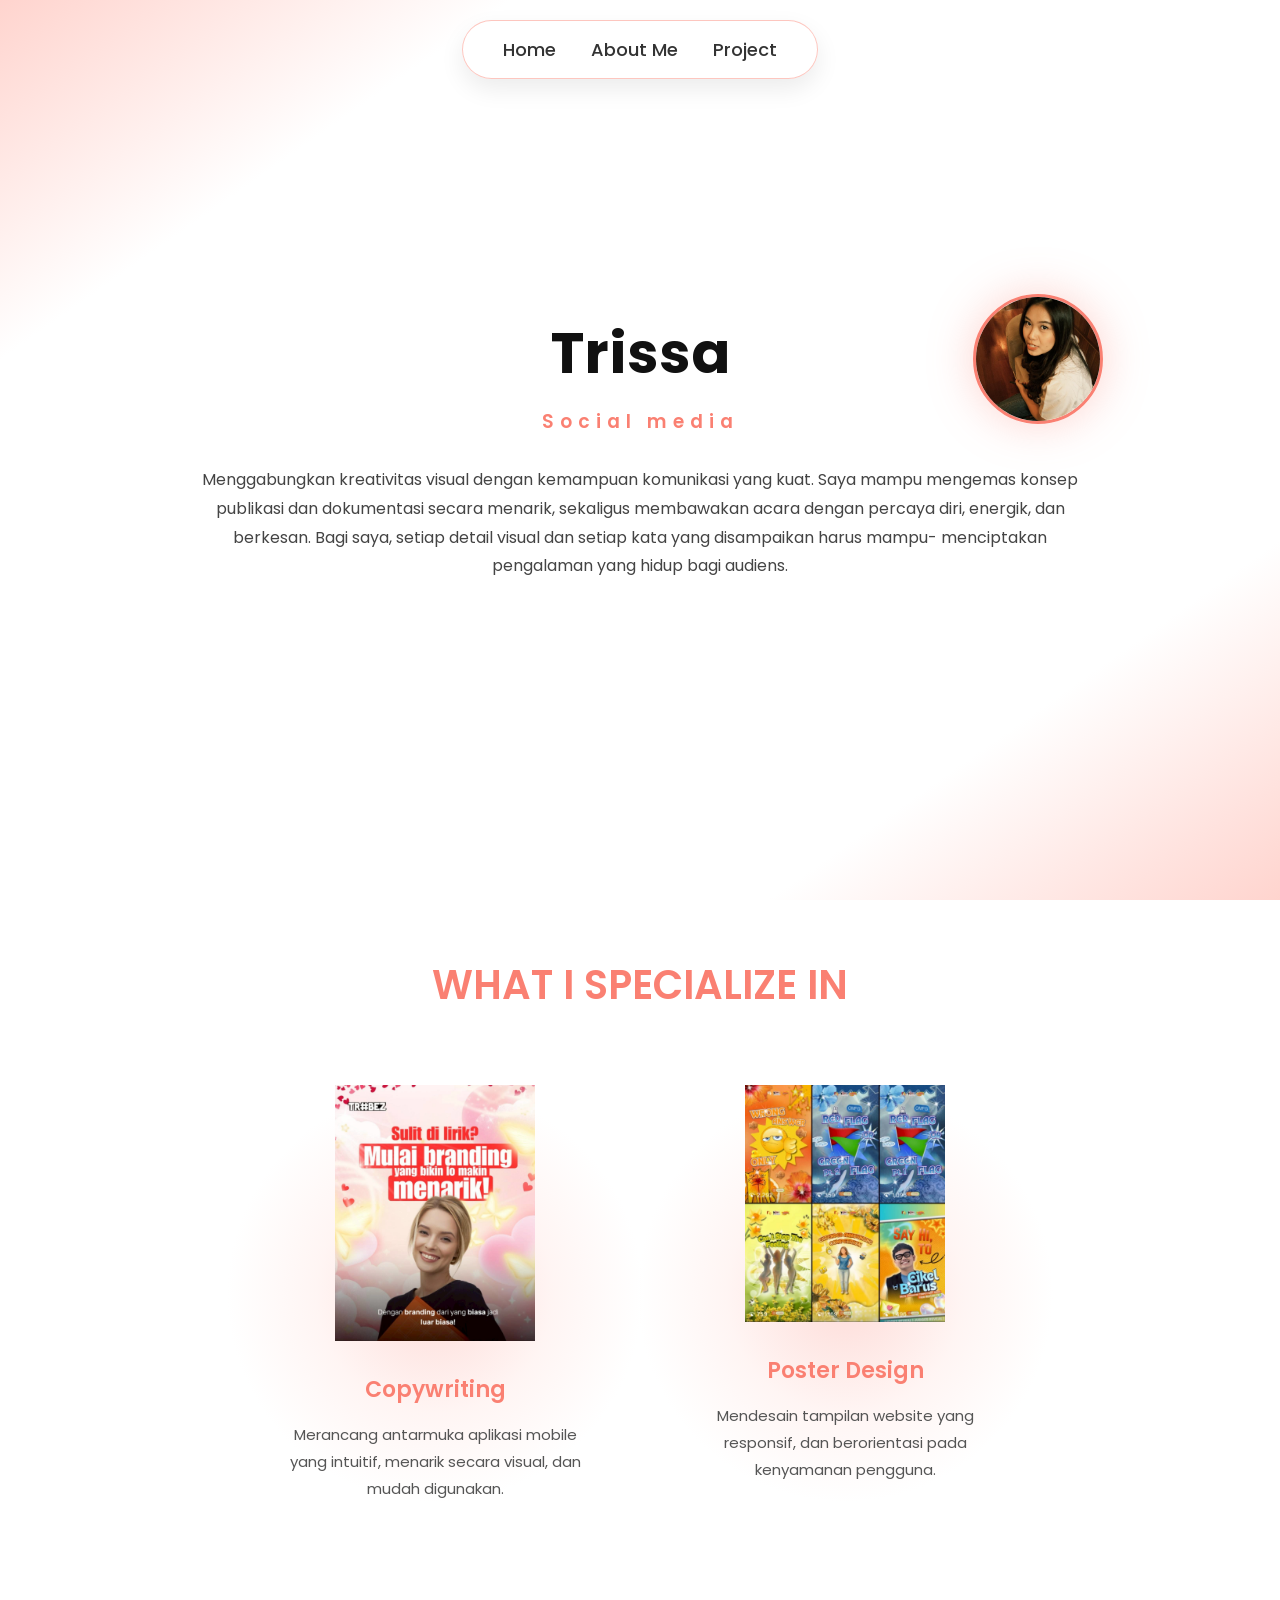
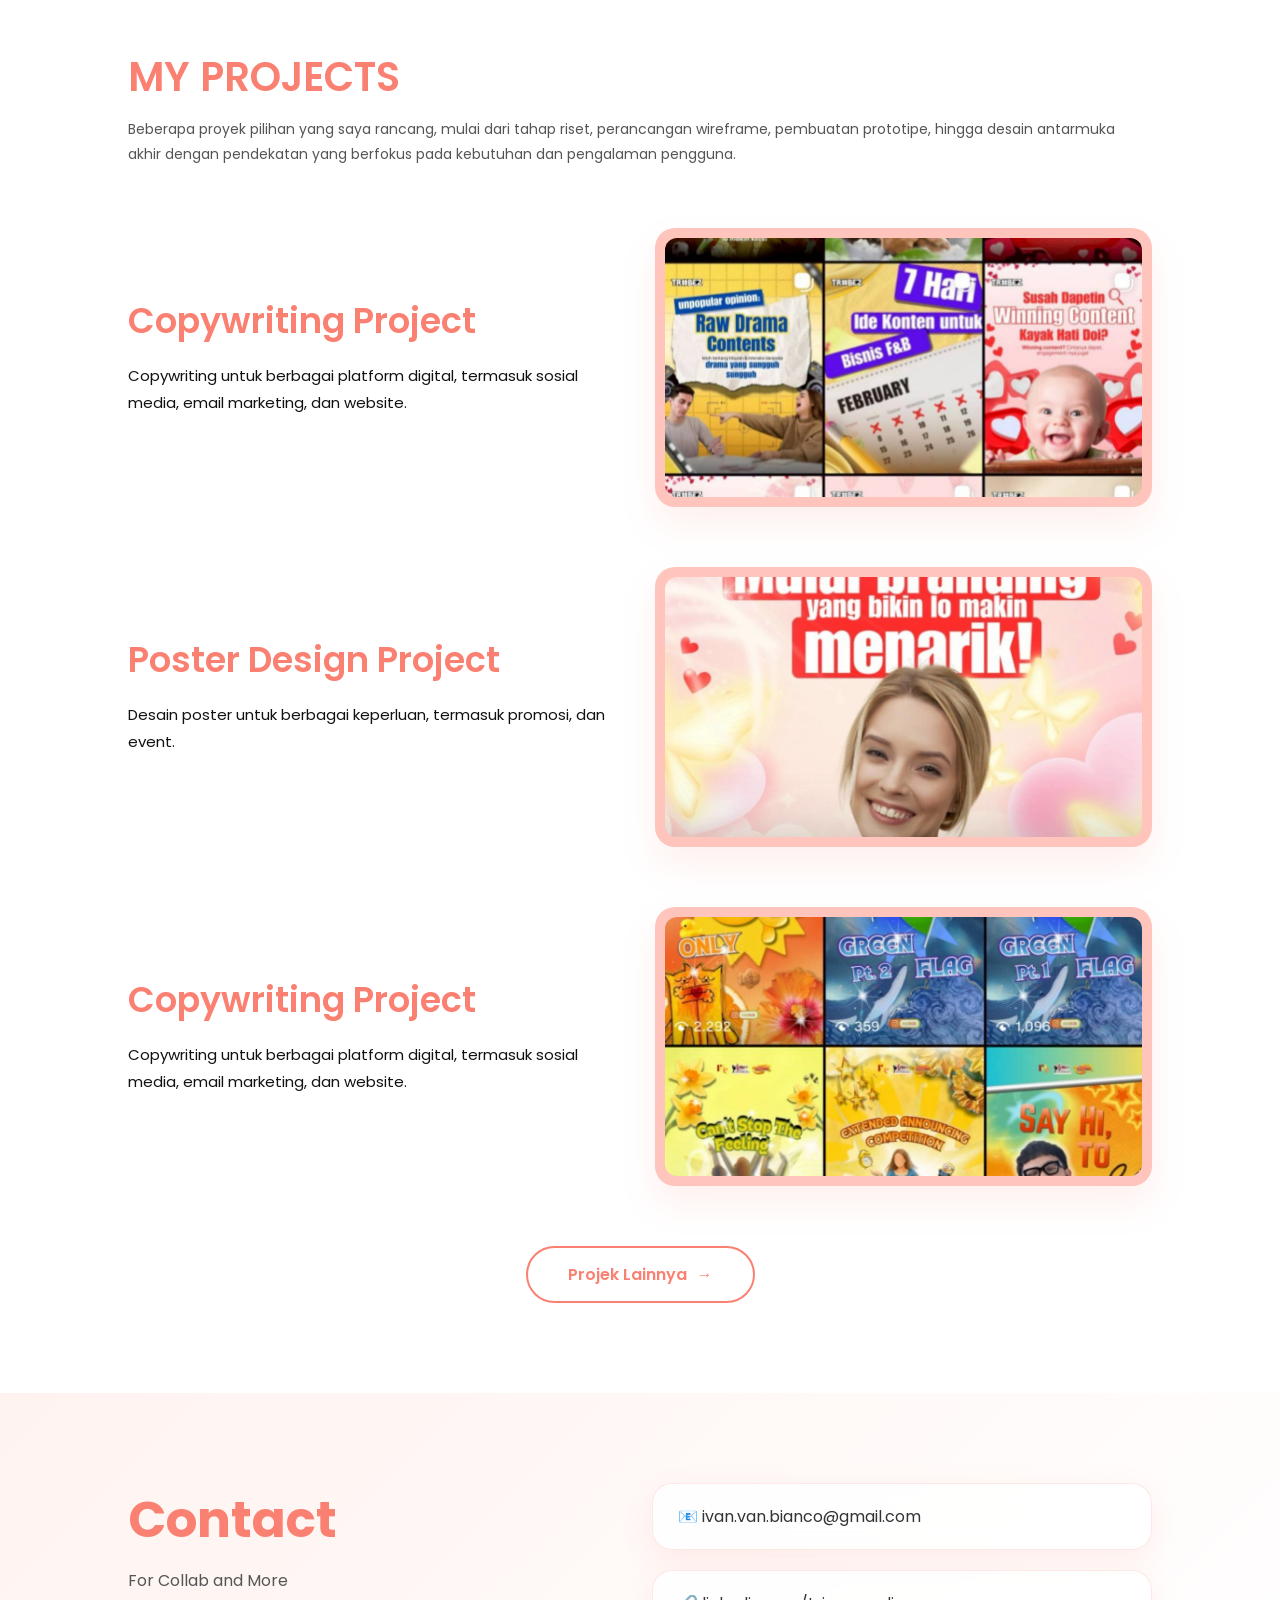
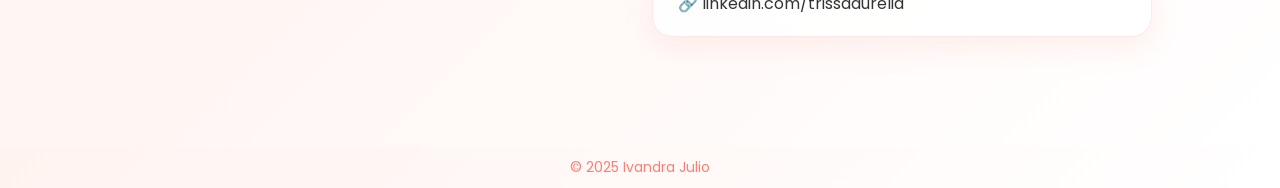
==== index.html @ a0892f14 "Initial commit portfolio rel" ====
<!DOCTYPE html>
<html lang="en">
<head>
  <meta charset="UTF-8">
  <meta name="viewport" content="width=device-width, initial-scale=1.0">
  <title>Portofolio rel</title>
  <link rel="icon" type="image/x-icon" href="C:\Users\ivan\Downloads\rel_portofolio_salmon_local_v2\rel_portofolio_local\Assets\aurel.jpeg">
  <link href="https://fonts.googleapis.com/css2?family=Poppins:wght@300;400;600;700;800&display=swap" rel="stylesheet">
  <link rel="stylesheet" href="style.css">
</head>
<body>
  <nav>
    <ul>
      <li><a href="index.html">Home</a></li>
      <li><a href="about.html">About Me</a></li>
      <li><a href="all-projects.html">Project</a></li>
    </ul>
  </nav>

  <section class="hero" id="home">
    <div class="hero-container">
      <h1 class="hero-name reveal">
        Trissa
        <span class="profile-wrapper">
          <img src="Assets\aurel.jpeg" alt="Profile Photo" class="floating">
        </span>
      </h1>

      <h3 class="reveal delay-1">Social media</h3>

      <p class="reveal delay-2">
        Menggabungkan kreativitas visual dengan kemampuan komunikasi yang kuat.
        Saya mampu mengemas konsep publikasi dan dokumentasi secara menarik, 
        sekaligus membawakan acara dengan percaya diri, energik, dan berkesan. 
        Bagi saya, setiap detail visual dan setiap kata yang disampaikan harus mampu- 
        menciptakan pengalaman yang hidup bagi audiens.

      </p>
    </div>
  </section>

  <section class="services">
    <h2 class="services-title">WHAT I SPECIALIZE IN</h2>

    <div class="services-container">
      <div class="service-card">
        <img src="Assets\rel_porto8.jpg" alt="Copywriting">
        <h3>Copywriting</h3>
        <p>
          Merancang antarmuka aplikasi mobile yang intuitif,
          menarik secara visual, dan mudah digunakan.
        </p>
      </div>

      <div class="service-card">
        <img src="Assets\rel_porto9.jpg" alt="Poster Design">
        <h3>Poster Design</h3>
        <p>
          Mendesain tampilan website yang responsif,
          dan berorientasi pada kenyamanan pengguna.
        </p>
      </div>
    </div>
  </section>

  <section class="work" id="work">
    <h2 class="section-title">MY PROJECTS</h2>
    <p class="section-description">
      Beberapa proyek pilihan yang saya rancang, mulai dari tahap riset, perancangan wireframe, pembuatan prototipe,
      hingga desain antarmuka akhir dengan pendekatan yang berfokus pada kebutuhan dan pengalaman pengguna.
    </p>

    <div class="project">
      <div class="project-text">
        <h2 class="project-name">Copywriting Project</h2>
        <p>
          Copywriting untuk berbagai platform digital, termasuk sosial media, email marketing, dan website.
        </p>
      </div>

      <div class="project-img">
        <img src="Assets/rel_porto7.jpg" alt="Copy Writing Project">
      </div>
    </div>

    <div class="project">
      <div class="project-text">
        <h2 class="project-name">Poster Design Project</h2>
        <p>
          Desain poster untuk berbagai keperluan, termasuk promosi, dan event.
        </p>
      </div>

      <div class="project-img">
        <img src="Assets\rel_porto8.jpg" alt="Poster Design Project">
      </div>
    </div>

    <div class="project">
      <div class="project-text">
        <h2 class="project-name">Copywriting Project</h2>
        <p>
          Copywriting untuk berbagai platform digital, termasuk sosial media, email marketing, dan website.
        </p>
      </div>

      <div class="project-img">
        <img src="Assets\rel_porto9.jpg" alt="Copy Writing Project">
      </div>
    </div>

    <div class="all-projects">
      <a href="all-projects.html" class="btn-all">
        Projek Lainnya
        <span class="arrow">→</span>
      </a>
    </div>
  </section>

  <section class="contact" id="contact">
    <div>
      <h2>Contact</h2>
      <p>For Collab and More</p>
    </div>

    <div class="contact-box">
      <a href="mailto:relazharrifakn@email.com" class="contact-item">📧 ivan.van.bianco@gmail.com</a>
      <a href="https://www.linkedin.com/in/trissa-aurelia/" target="_blank" rel="noopener noreferrer" class="contact-item">🔗 linkedin.com/trissaaurelia</a>
    </div>
  </section>

  <footer>© 2025 Ivandra Julio</footer>

  <script src="script.js"></script>
</body>
</html>
---- style.css ----
*{
  margin:0;
  padding:0;
  box-sizing:border-box;
  font-family:'Poppins', sans-serif;
}

body{
  background:#ffffff;
  color:#111;
  scroll-behavior:smooth;
}

/* NAVBAR */
nav{
  position:fixed;
  top:20px;
  left:50%;
  transform:translateX(-50%);
  
  background:rgba(255,255,255,0.78); /* transparan */
  backdrop-filter:blur(12px);       /* efek kaca */
  -webkit-backdrop-filter:blur(12px);

  padding:15px 40px;
  border-radius:50px;
  border:1px solid rgba(250,128,114,0.45);

box-shadow:
  0 8px 25px rgba(250,128,114,0.18),
  0 0 15px rgba(250,128,114,0.10);
  z-index:1000;

  display:flex;
  justify-content:center;
  align-items:center;
}


nav ul{
  display:flex;
  gap:35px;
  list-style:none;
  padding:0;
  margin:0;

  justify-content:center; /* ini penting */
  align-items:center;
}


nav a{
  text-decoration:none;
  color:#333;
  font-weight:500;
  transition:0.3s;
  font-size:18px;
}

nav a:hover{
  color:#FA8072;
}

/* HERO SECTION */
.hero{
  min-height:100vh;
  display:flex;
  justify-content:center;
  align-items:center;
  padding:120px 20px;
  text-align:center;

  background: linear-gradient(
    to bottom right,
    #ffd4ce 0%,        /* kiri atas pink */
    #ffffff 20%,
    #ffffff 50%,  
    #ffffff 80%,     /* tengah putih pink lembut */
    #ffd4ce 100%       /* kanan bawah pink */
  );
}

.hero-container{
  max-width:900px;
  position:relative;
}

.hero-name{
  font-size:57px;
  font-weight:700;
  line-height:1.2;
  position:relative;
}

/* FLOATING FOTO */
.profile-wrapper{
  position:absolute;
  right:-1vw;
  top:-25px;
}

.profile-wrapper img{
  width:130px;
  height:130px;
  object-fit:cover;
  border-radius:50%;
  border:3.5px solid #FA8072;
  box-shadow:0 0 45px rgba(250,128,114,0.35);
}

.hero h3{
  margin-top:20px;
  letter-spacing:6px;
  color:#FA8072;
  font-weight:600;
}

.hero p{
  margin-top:30px;
  line-height:1.8;
  color:#444;
}

/* DEFAULT hidden */
.reveal{
  opacity:0;
  transform:translateY(40px);
  transition:all 1s ease;
}

/* Ketika aktif */
.reveal.active{
  opacity:1;
  transform:translateY(0);
}

/* Delay bertahap */
.delay-1{
  transition-delay:0.3s;
}

.delay-2{
  transition-delay:0.6s;
}

@keyframes float {
  0% { transform: translateY(0px); }
  50% { transform: translateY(-14px); }
  100% { transform: translateY(0px); }
}

.floating{
  animation: float 4s ease-in-out infinite;
}


/* WORK */
.work{
  padding: 90px 10%;
  background-color: #ffffff;
  margin: 0;
}

.section-title{
  color:#FA8072;
  font-size:40px;
  font-weight:600;
  margin-bottom:10px;
}

.section-description{
  max-width:1000px;
  margin-top:10px;
  color:#555;
  line-height:1.8;
  font-size: 14px;
}

.project-name{
    font-size:35px;
    font-weight:600;
}

.project{
  display:flex;
  flex-wrap:wrap;
  align-items:center;
  gap:50px;
  margin-top:60px;
}

.project-text{
  flex:1;
}

.project-text h2{
  color:#FA8072;
  margin-bottom:15px;
}

.project-text p{
  line-height:1.8;
  margin-bottom:25px;
  font-size: 15px;
}

.btn{
  display:inline-block;
  padding:10px 26px;
  border-radius:30px;
  background:#FA8072;
  color:#fff;
  text-decoration:none;
  margin-right:15px;
  transition:0.3s;
}

.btn:hover{
  transform:translateY(-3px);
  box-shadow:0 10px 20px rgba(250,128,114,0.25);
}

/* PROJECT IMAGE */
.project-img{
  flex:1;
  width:100%;
  aspect-ratio:16/9;
  border-radius:20px;
  padding:10px;              /* jarak isi */
  background:#ffc4bb;        /* warna border */
  box-shadow:0 18px 36px rgba(250,128,114,0.12);
}

.project-img img{
  width:100%;
  height:100%;
  object-fit:cover;
  display:block;
  border-radius:12px; /* sedikit lebih kecil dari parent */
}

/* WRAPPER TOMBOL */
.all-projects{
  text-align:center;
  margin-top:60px;
}

.btn-all{
  display:inline-flex;
  align-items:center;
  gap:10px;
  padding:14px 40px;
  background:#ffffff;
  color:#FA8072;
  border:2px solid #FA8072;
  border-radius:50px;
  font-weight:600;
  text-decoration:none;
  transition:all 0.3s ease;
}

/* ARROW */
.btn-all .arrow{
  transition:transform 0.3s ease;
}

/* HOVER EFFECT */
.btn-all:hover{
  background:#FA8072;
  color:#fff;
  transform:translateY(-3px);
  box-shadow:0 10px 25px rgba(250,128,114,0.25);
}

/* Arrow bergerak saat hover */
.btn-all:hover .arrow{
  transform:translateX(5px);
}



/* CONTACT */
.contact{
  background:linear-gradient(135deg,#fff3f0,#ffffff);
  padding:120px 10%;
    display:flex;
  justify-content:space-between;
  align-items:flex-start;
  gap:60px;
  padding:90px 10%;
}

/* BAGIAN KIRI (judul + teks) */
.contact h2,
.contact p{
  margin:0;
}

.contact h2{
  font-size:50px;
  margin-bottom:10px;
max-width:400px;
    color: #FA8072;
}

.contact p{
  color:#555;
  font-size:16px;
   max-width:400px;
}


/* BAGIAN KANAN */
.contact-box{
  flex:1;
  max-width:500px;
}

.contact-item{
  display:block;
  text-decoration:none;
  color:#333;

  background:rgba(255,255,255,0.82);
  backdrop-filter:blur(12px);
  -webkit-backdrop-filter:blur(12px);

  padding:20px 25px;
  border-radius:20px;
  margin-bottom:20px;

  border:1px solid rgba(250,128,114,0.18);
  box-shadow:0 10px 30px rgba(250,128,114,0.12);

  transition:all 0.3s ease;
}

.contact-item:hover{
  transform:translateY(-5px);
  box-shadow:0 15px 40px rgba(250,128,114,0.20);
  color:#FA8072;
}


.contact-item:hover{
  transform:translateY(-5px);
  box-shadow:0 15px 40px rgba(250,128,114,0.20);
}


footer{
  text-align:center;
  padding:10px;
  font-size:14px;
  color:#FA8072;
  background:linear-gradient(135deg,#fff3f0,#ffffff);
}

/* RESPONSIVE LAPTOP*/
@media (max-width:1024px){

  .hero-name{
    font-size:48px;
  }

  .profile-wrapper{
    right:-90px;
    top:-25px;
  }

  .profile-wrapper img{
    width:90px;
    height:90px;
  }

  nav{
    padding:10px 25px;
  }

  nav ul{
    gap:25px;
  }

}

/* RESPONSIVE TABLET*/
@media (max-width:992px){

  .project{
    flex-direction:column;
    align-items:center;
    text-align:center;
  }

  .project-text{
    order:1;
  }

  .project-img{
    order:2;
    margin-top:30px;
  }

  .project-img img{
    width:100%;
    max-width:500px;
  }

    .profile-wrapper{
    position:static;
    display:block;
    margin:25px auto 0;
  }

  .profile-wrapper img{
    width:85px;
    height:85px;
  }

      .container {
        width: 85%;
        padding: 40px;
    }

    .polaroid {
        width: 160px;
    }

}


/* RESPONSIVE HP BESAR*/
@media (max-width:768px){

  nav{
    width:60%;
    top:10px;
    padding:8px 18px;

    display:flex;
    justify-content:center;
  }

  nav ul{
    gap:18px;
    justify-content:center;
  }

  nav a{
    font-size:14px;
    text-align:center;
  }

  .hero{
    padding:100px 20px;
    min-height:100vh;
  }

  .hero-name{
    font-size:36px;
  }

  .hero h3{
    font-size:14px;
    letter-spacing:4px;
  }

  .hero p{
    font-size:14px;
  }

  /* FOTO TIDAK FLOATING KE SAMPING */
  .profile-wrapper{
    position:static;
    display:block;
    margin:25px auto 0;
  }

  .profile-wrapper img{
    width:85px;
    height:85px;
  }

    .contact{
    flex-direction:column;
    gap:40px;
  }


}

/* RESPONSIVE HP KECIL*/
@media (max-width:490px){

  .hero-name{
    font-size:30px;
  }

  .hero p{
    font-size:13px;
    line-height:1.7;
  }

@media (max-width:490px){

  nav{
    width:80%;
    padding:10px 15px;

    display:flex;
    justify-content:center;
  }

  nav ul{
    gap:12px;
    justify-content:center;
  }

  nav a{
    font-size:12px;
    text-align:center;
  }

}

}


/* Awal: semua project disembunyikan */
.project-text,
.project-img {
  opacity: 0;
  transition: all 0.8s ease;
}

/* Text muncul dari kiri */
.project-text {
  transform: translateX(-80px);
}

/* Gambar muncul dari kanan */
.project-img {
  transform: translateX(80px);
}

/* Saat aktif (sudah discroll) */
.show {
  opacity: 1;
  transform: translateX(0);
}


/* ============================= */
/* SERVICES SECTION */
/* ============================= */

.services{
  position: relative;
  padding: 55px 2%;
  text-align: center;
  overflow: hidden;
  /* Pink gradient khas kamu */
  /* background: linear-gradient(
    to bottom left,
    #ffd4ce 0%,       
    #ffffff 20%,
    #ffffff 50%,  
    #ffffff 80%,    
    #ffffff 100%       
  ); */
  /* background-color: rgb(216, 216, 255);
  background:linear-gradient(135deg,#fff3f0,#ffffff); */
  background-color: #ffffff;
}

/* Glow effect biar dreamy */
.services::before{
  content:"";
  position:absolute;
  width:500px;
  height:500px;
  background: radial-gradient(
    circle at 50% 30%,
    #ffe1dc 0%,
    #ffffff 70%,
    #ffffff 80%
    #ffffff 100%
  );
  opacity:0.15;
  filter:blur(150px);
  top:-150px;
  right:-150px;
  border-radius:50%;
}

/* Title */
.services-title{
  font-size:40px;
  margin-bottom:70px;
  font-weight:600;
  animation: fadeUp 1s ease forwards;
  opacity:0;
  color:#FA8072;
  
}

/* Container */
.services-container{
  display:flex;
  justify-content:center;
  gap:90px;
  flex-wrap:wrap;
}

/* Card */
.service-card{
  position: relative;
  max-width: 320px;
  padding: 0;
  background: transparent;
  border-radius: 0;
  z-index: 1;
}

/* Radial glow di belakang */
.service-card::before{
  content: "";
  position: absolute;
  top: 50%;
  left: 50%;
  width: 420px;
  height: 420px;
  transform: translate(-50%, -50%);
  background: radial-gradient(
    circle,
    rgba(250,128,114,0.28) 0%,
    rgba(255,210,203,0.22) 40%,
    rgba(255,255,255,0.12) 70%,
    transparent 20%
  );
  z-index: -1;
  pointer-events: none;
}


/* Delay animasi biar muncul satu-satu */
.service-card:nth-child(1){
  animation-delay:0.3s;
}

.service-card:nth-child(2){
  animation-delay:0.6s;
}

/* Hover effect */
.service-card:hover{
  transform: translateY(-10px) scale(1.03);
}

/* Image */
.service-card img{
  width:200px;
  margin-bottom:25px;
  transition: transform 0.4s ease;
}

.service-card:hover img{
  transform: scale(1.1);
}

/* Text */
.service-card h3{
  font-size:22px;
  margin-bottom:15px;
  font-weight:600;
  color:#FA8072;
}

.service-card p{
  color:#555;
  font-size:15px;
  line-height:1.8;
}

/* ============================= */
/* ANIMATION */
/* ============================= */

/* Default hidden state */
.services-title,
.service-card{
  opacity:0;
  transform: translateY(60px);
  transition: all 0.8s ease;
}

/* Saat muncul */
.services-title.show,
.service-card.show{
  opacity:1;
  transform: translateY(0);
}

/* Optional: delay efek card */
.service-card:nth-child(1){
  transition-delay:0.2s;
}

.service-card:nth-child(2){
  transition-delay:0.4s;
}


/* ============================= */
/* RESPONSIVE */
/* ============================= */

@media (max-width: 992px){
  .services-container{
    gap:50px;
  }
}

@media (max-width: 768px){

  .services{
    padding:90px 8%;
  }

  .services-title{
    font-size:30px;
    margin-bottom:50px;
  }

  .services-container{
    flex-direction:column;
    align-items:center;
    gap:40px;
  }

  .service-card{
    width:100%;
    max-width:350px;
  }

}

/* work title dan deskripsi */
/* Default hidden */
/* Default hidden */
.section-title,
.section-description{
  opacity: 0;
  transform: translateX(-80px); /* dari kiri */
  transition: all 0.9s ease;
}

/* Saat muncul (barengan) */
.section-title.show,
.section-description.show{
  opacity: 1;
  transform: translateX(0);
}
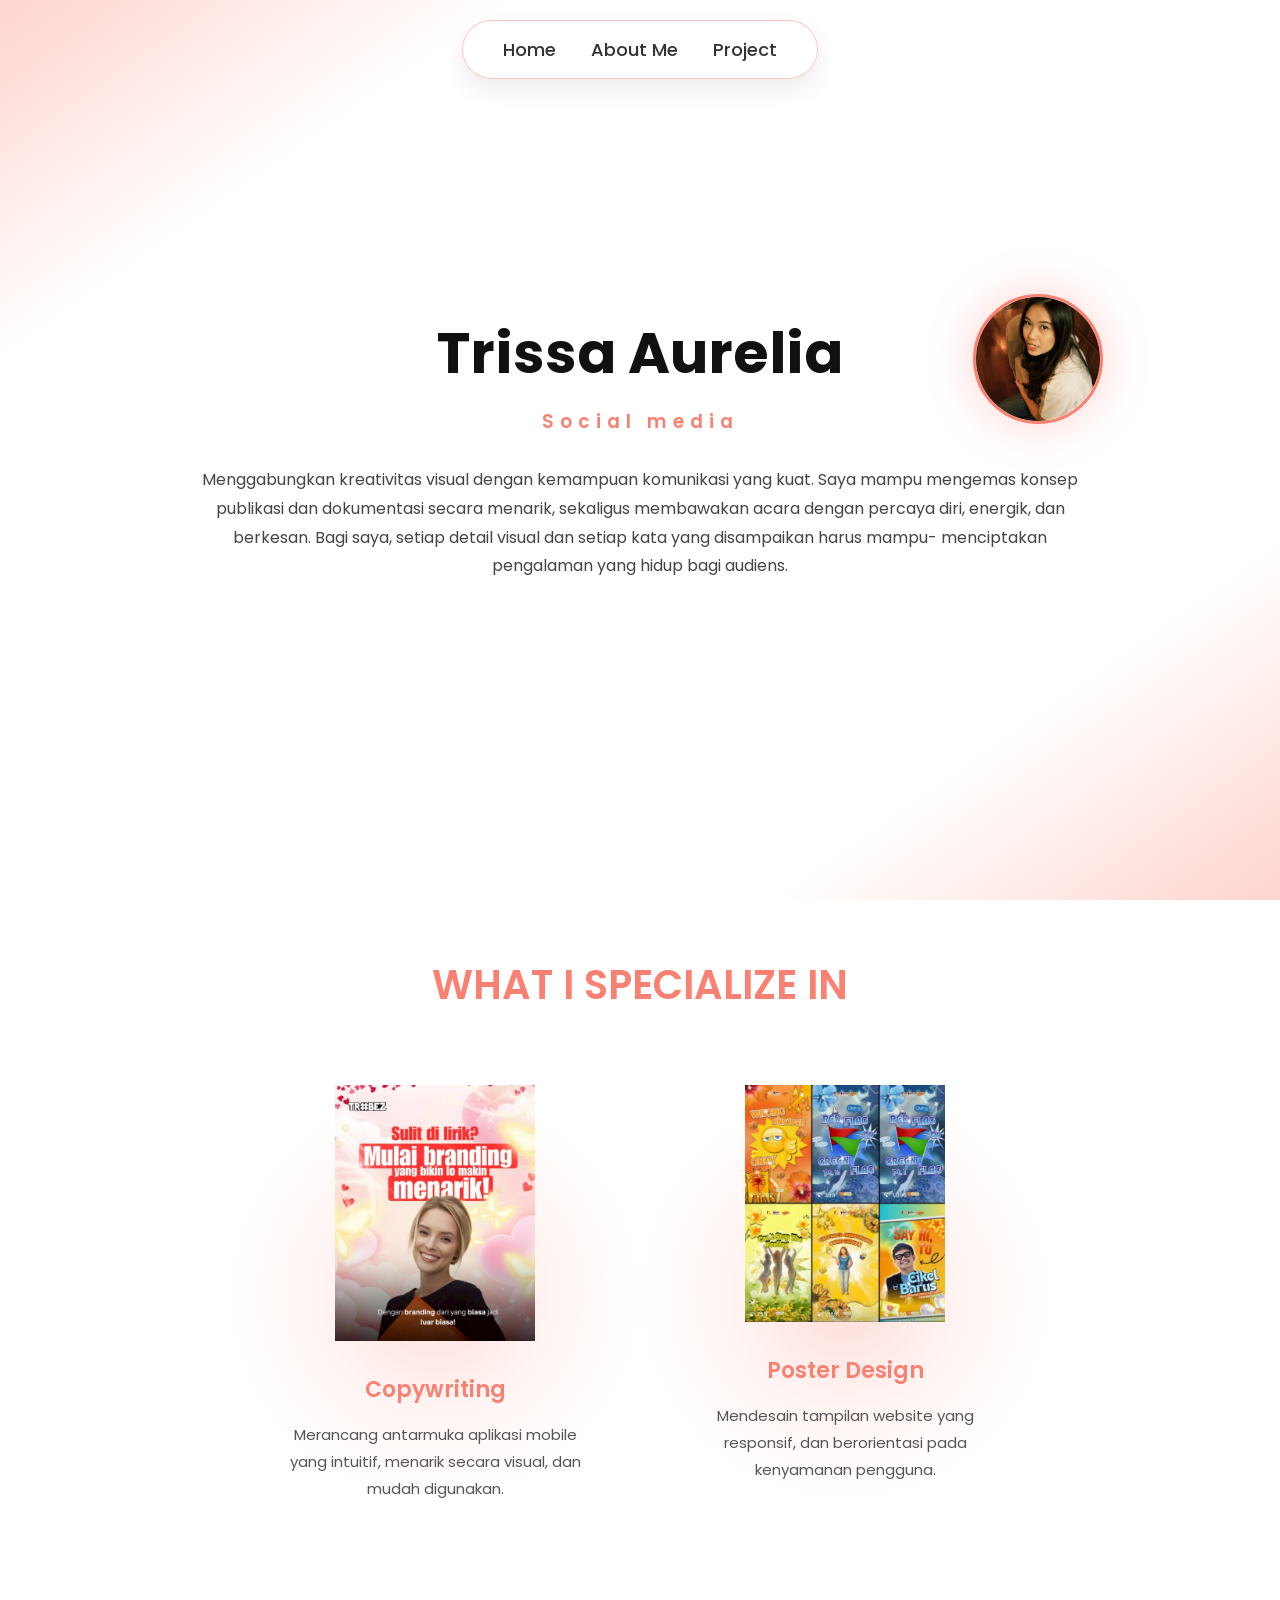
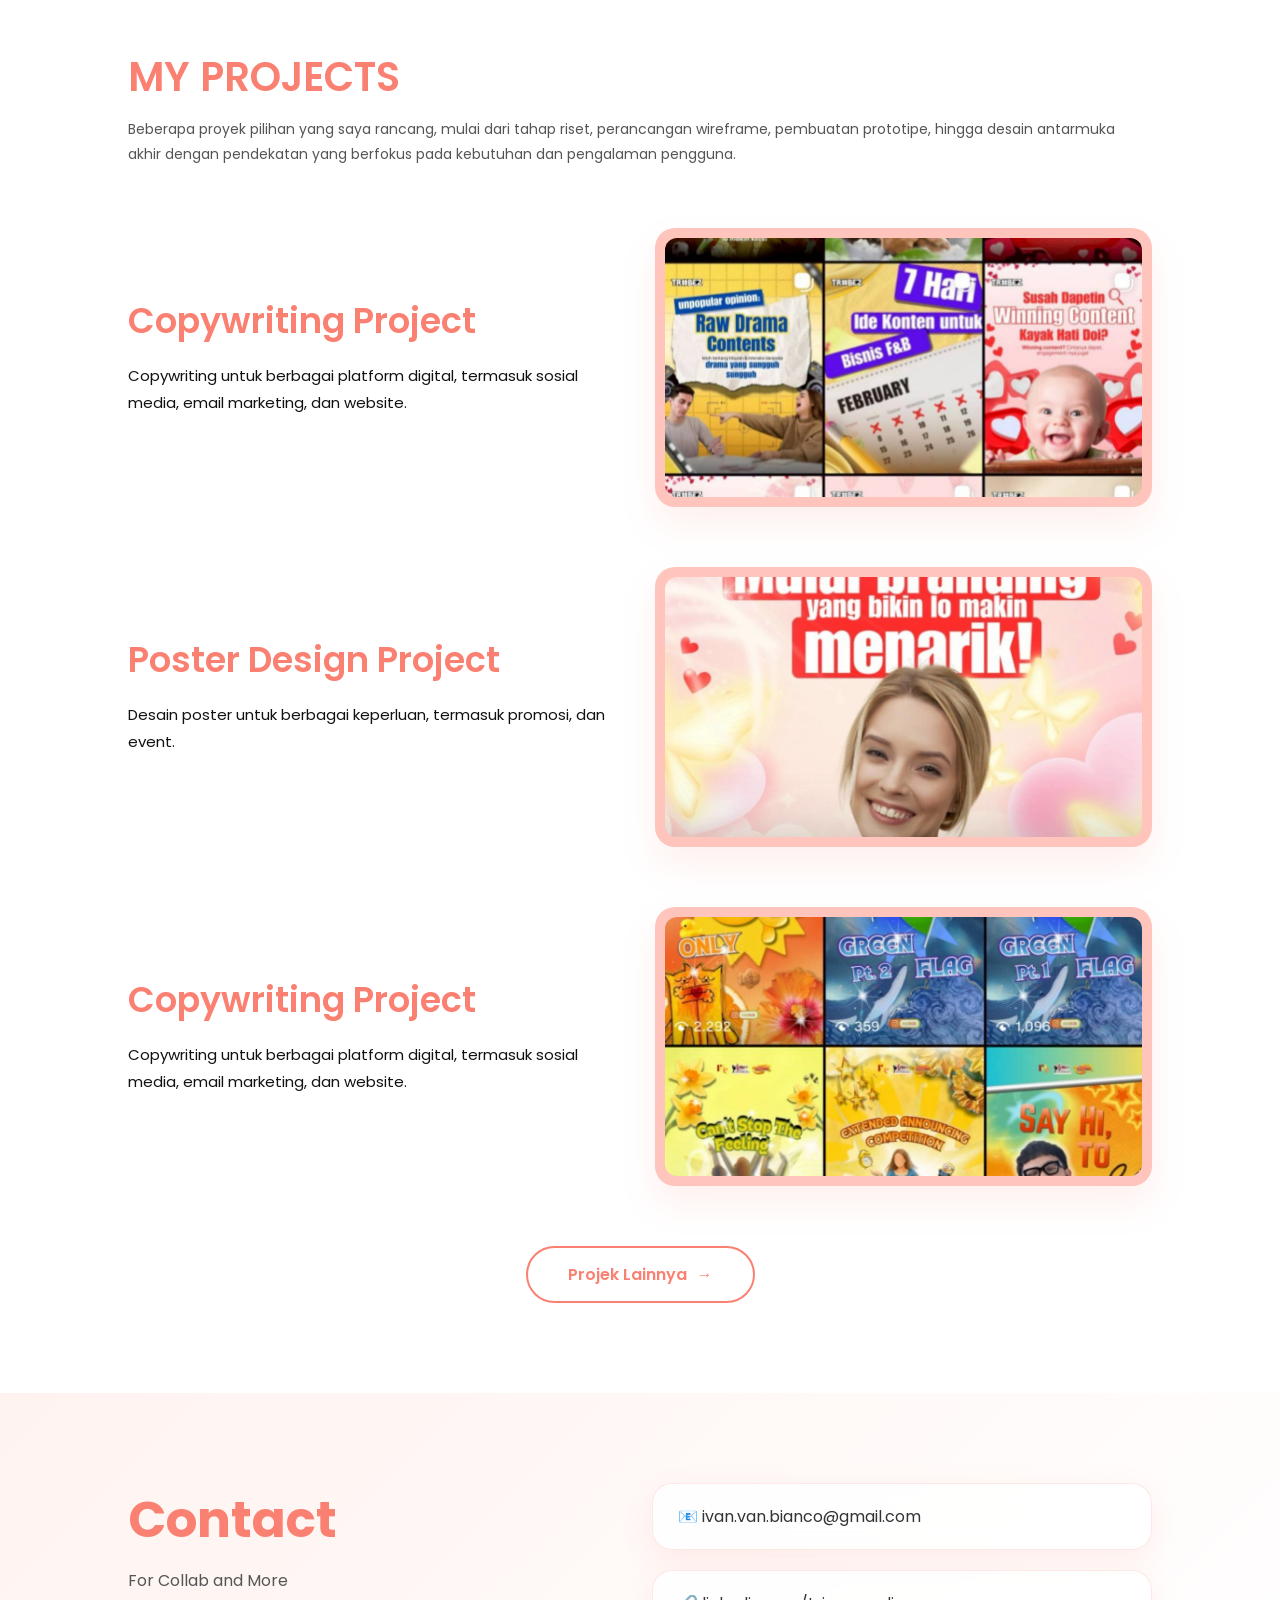
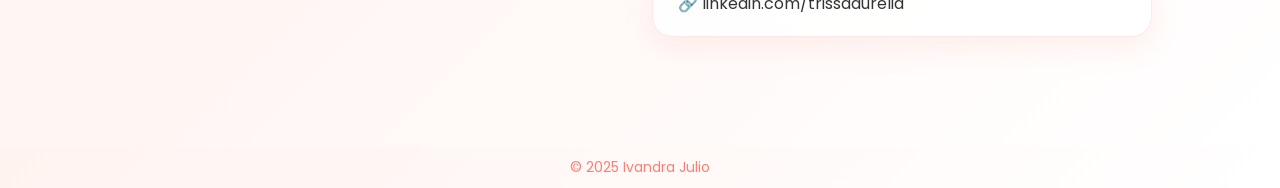
==== commit d3c1c058: "Update portfolio files" ====
--- a/index.html
+++ b/index.html
@@ -20,7 +20,7 @@
   <section class="hero" id="home">
     <div class="hero-container">
       <h1 class="hero-name reveal">
-        Trissa
+        Trissa Aurelia
         <span class="profile-wrapper">
           <img src="Assets\aurel.jpeg" alt="Profile Photo" class="floating">
         </span>
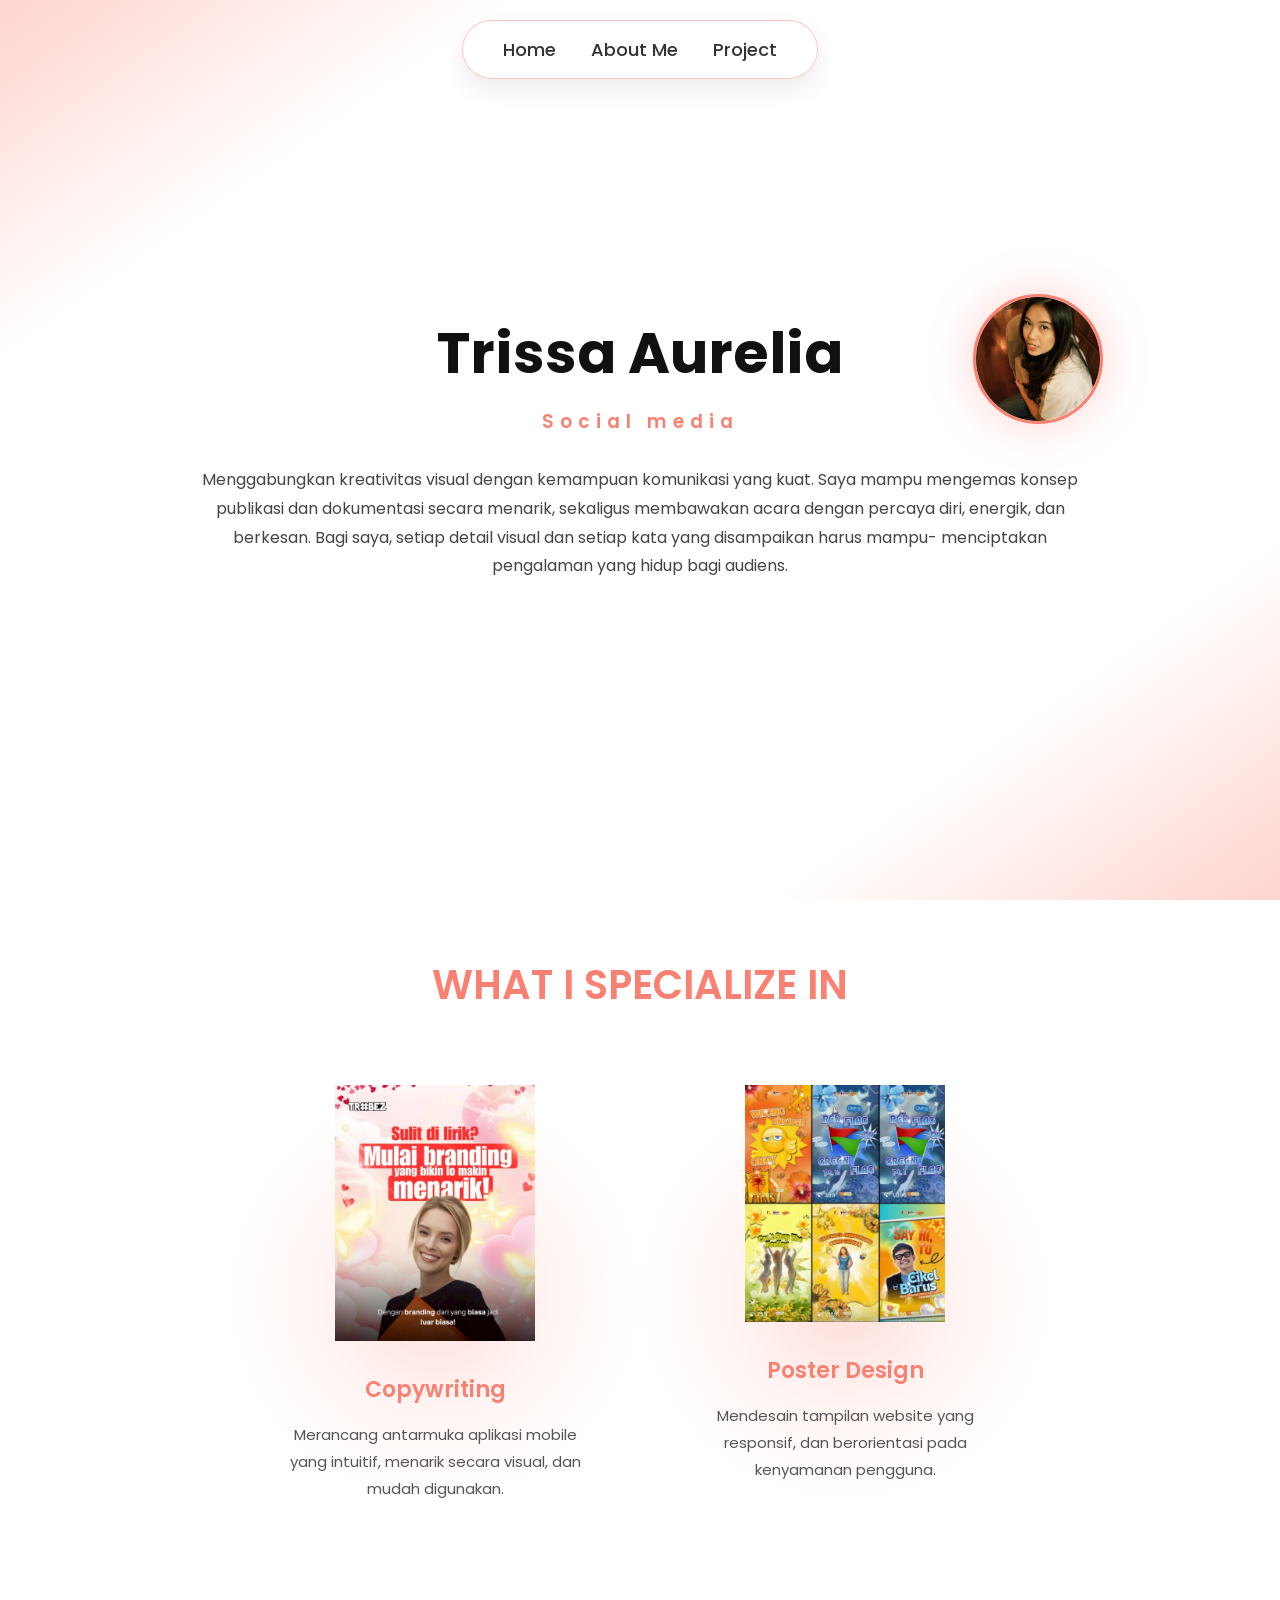
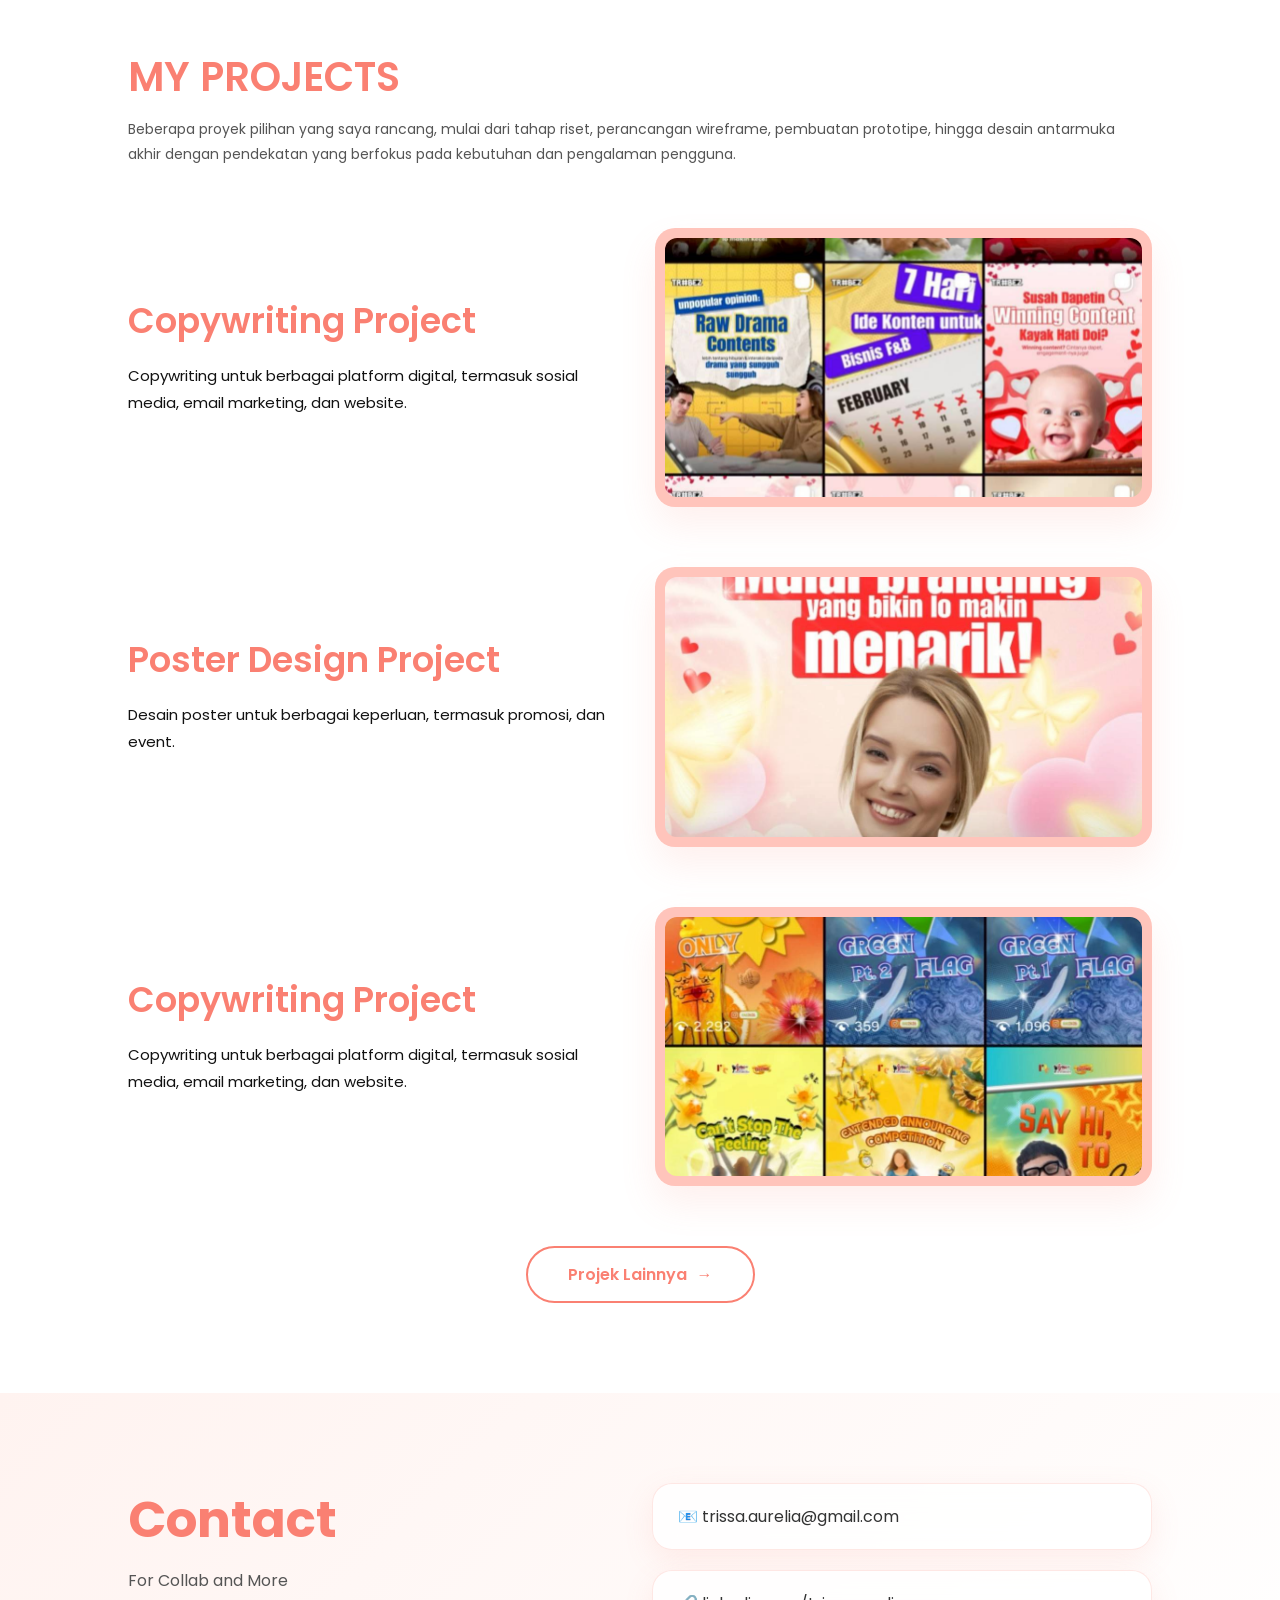
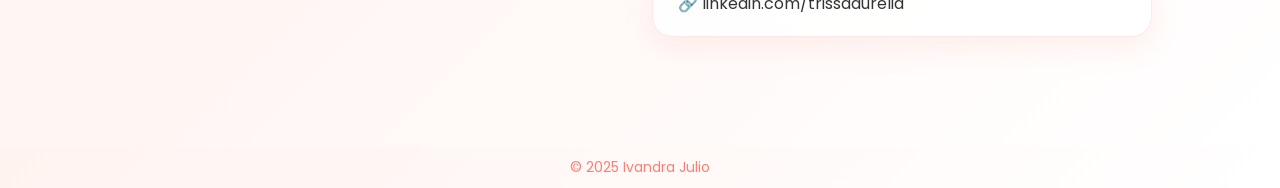
==== commit e1ea36ba: "Update portfolio" ====
--- a/index.html
+++ b/index.html
@@ -124,7 +124,7 @@
     </div>
 
     <div class="contact-box">
-      <a href="mailto:relazharrifakn@email.com" class="contact-item">📧 ivan.van.bianco@gmail.com</a>
+      <a href="mailto:trissa.aurelia@gmail.com" class="contact-item">📧 trissa.aurelia@gmail.com</a>
       <a href="https://www.linkedin.com/in/trissa-aurelia/" target="_blank" rel="noopener noreferrer" class="contact-item">🔗 linkedin.com/trissaaurelia</a>
     </div>
   </section>
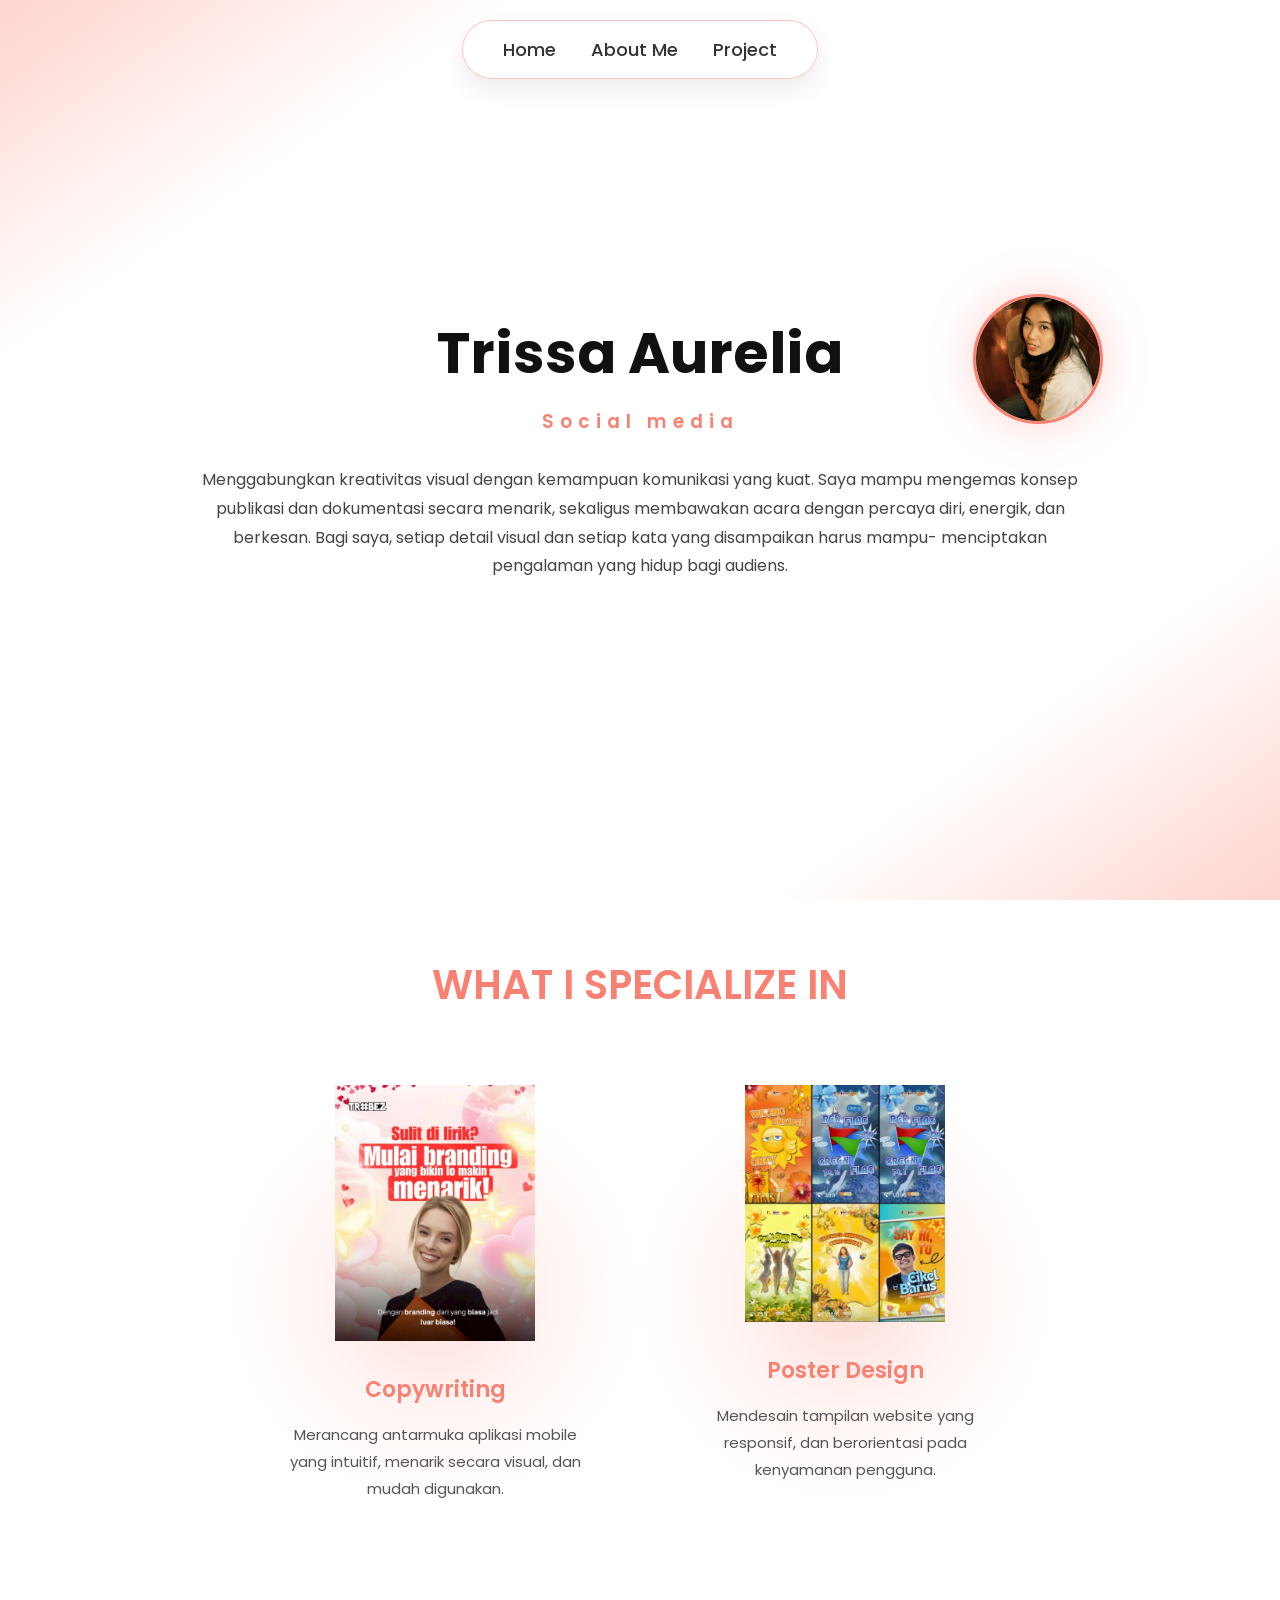
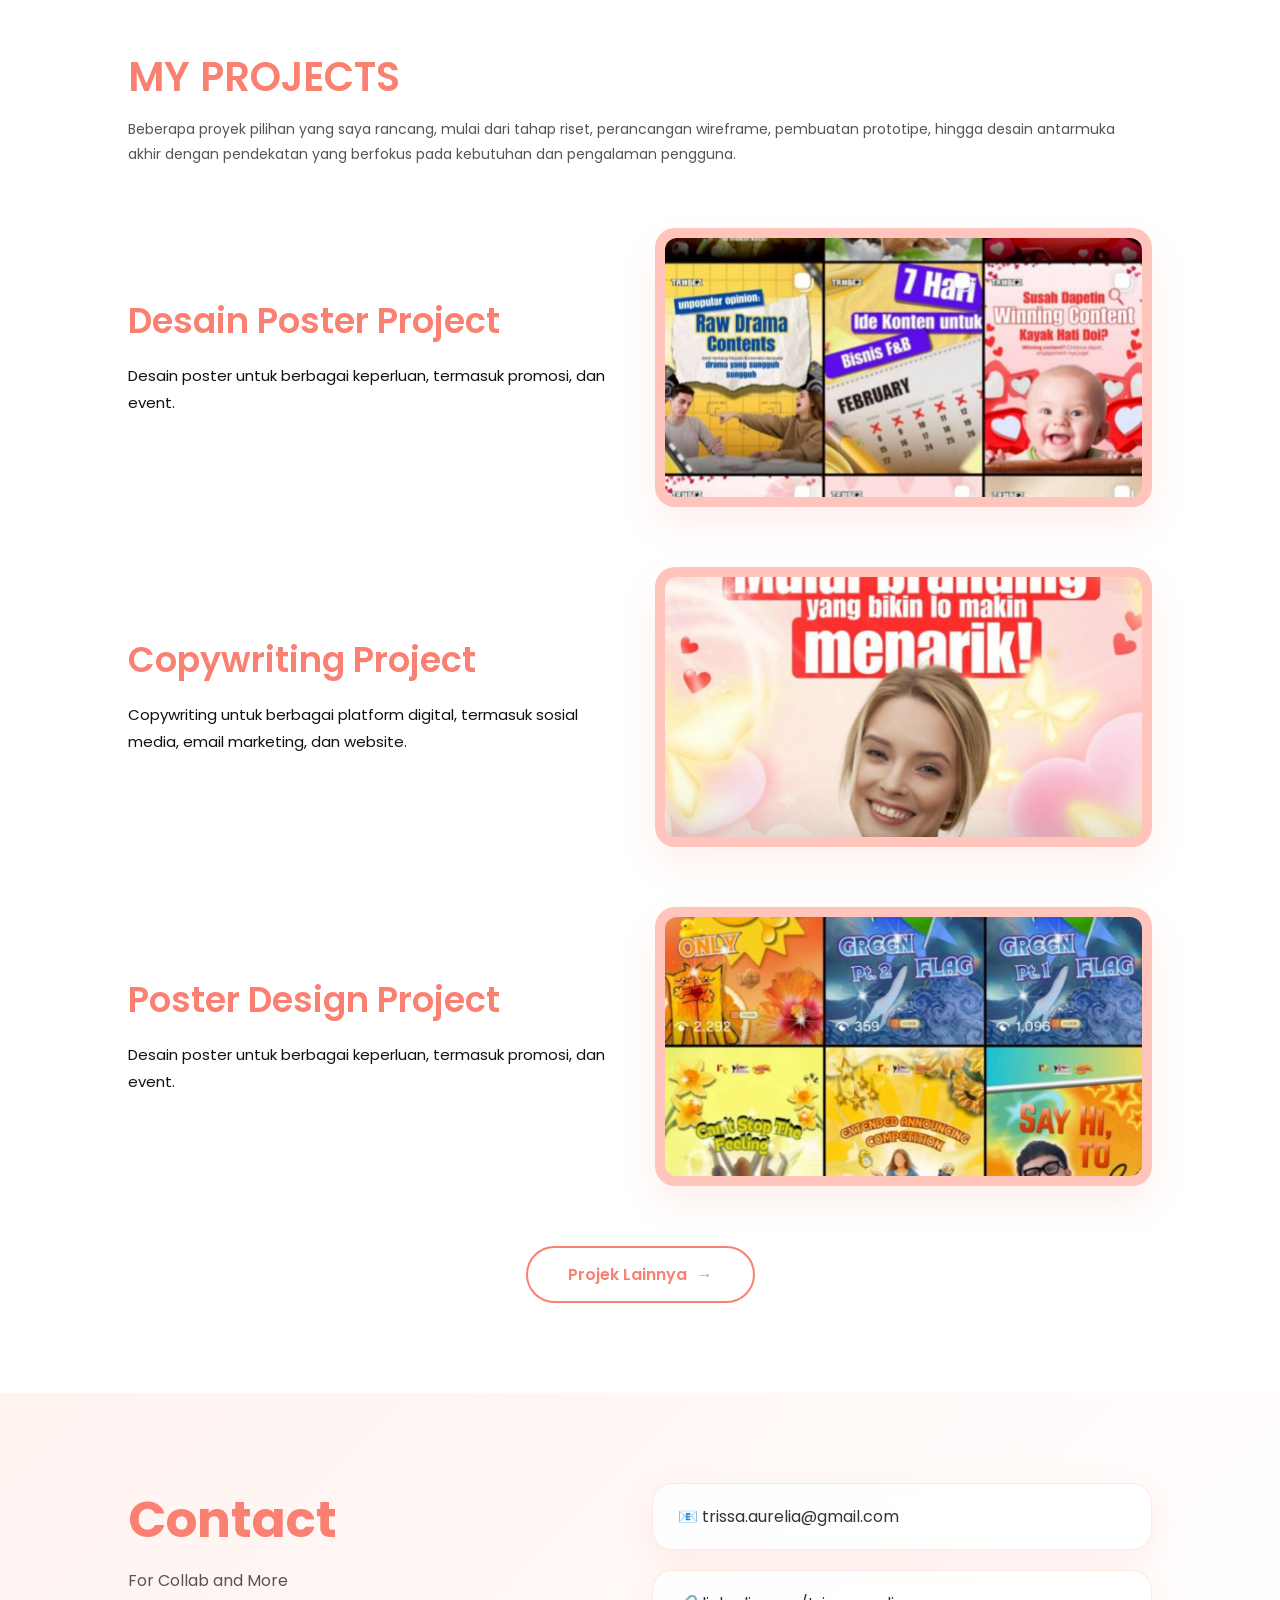
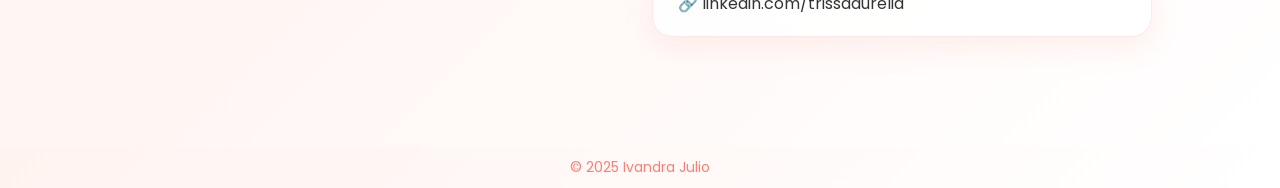
==== commit 17dc23e0: "Update portfolio" ====
--- a/index.html
+++ b/index.html
@@ -72,6 +72,19 @@
 
     <div class="project">
       <div class="project-text">
+        <h2 class="project-name">Desain Poster Project</h2>
+        <p>
+          Desain poster untuk berbagai keperluan, termasuk promosi, dan event.
+        </p>
+      </div>
+
+      <div class="project-img">
+        <img src="Assets/rel_porto7.jpg" alt="Desain Poster Project">
+      </div>
+    </div>
+
+    <div class="project">
+      <div class="project-text">
         <h2 class="project-name">Copywriting Project</h2>
         <p>
           Copywriting untuk berbagai platform digital, termasuk sosial media, email marketing, dan website.
@@ -79,7 +92,7 @@
       </div>
 
       <div class="project-img">
-        <img src="Assets/rel_porto7.jpg" alt="Copy Writing Project">
+        <img src="Assets\rel_porto8.jpg" alt="Copywriting Project">
       </div>
     </div>
 
@@ -92,20 +105,7 @@
       </div>
 
       <div class="project-img">
-        <img src="Assets\rel_porto8.jpg" alt="Poster Design Project">
-      </div>
-    </div>
-
-    <div class="project">
-      <div class="project-text">
-        <h2 class="project-name">Copywriting Project</h2>
-        <p>
-          Copywriting untuk berbagai platform digital, termasuk sosial media, email marketing, dan website.
-        </p>
-      </div>
-
-      <div class="project-img">
-        <img src="Assets\rel_porto9.jpg" alt="Copy Writing Project">
+        <img src="Assets\rel_porto9.jpg" alt="Poster Design Project">
       </div>
     </div>
 
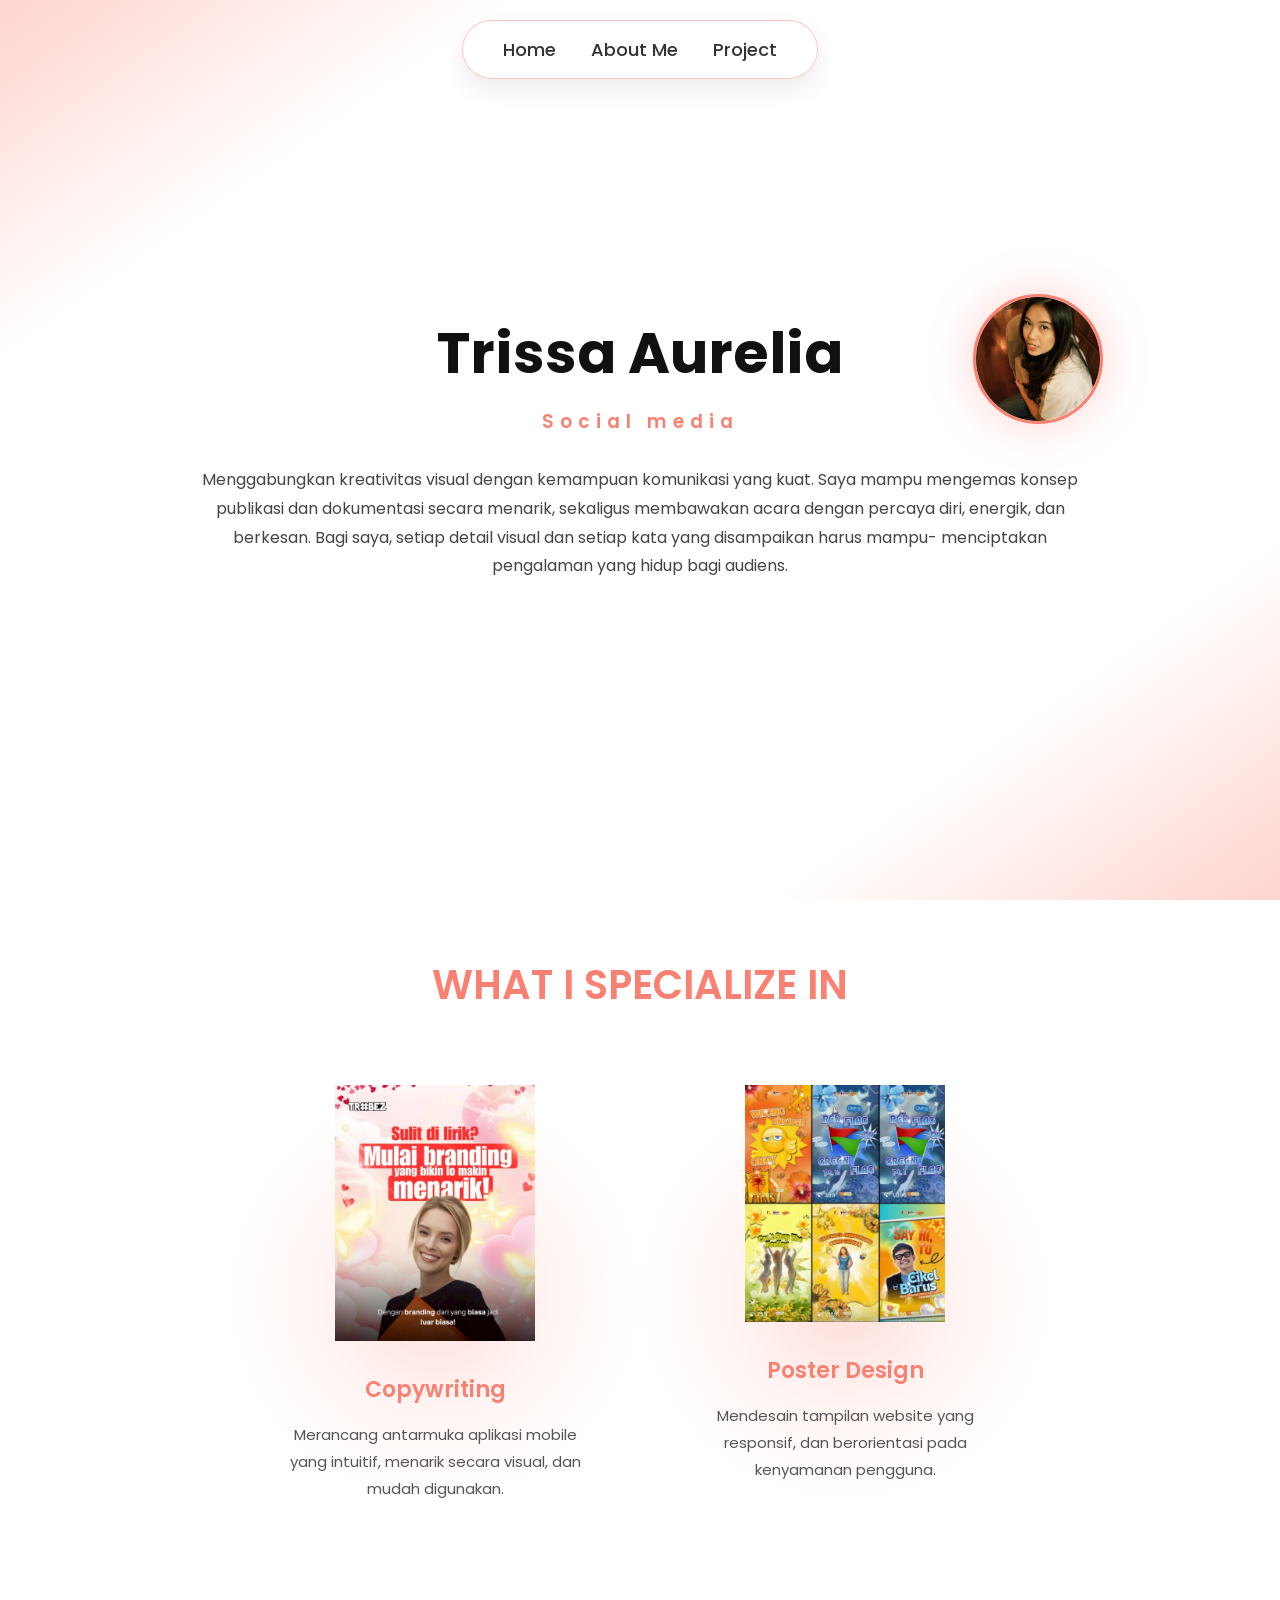
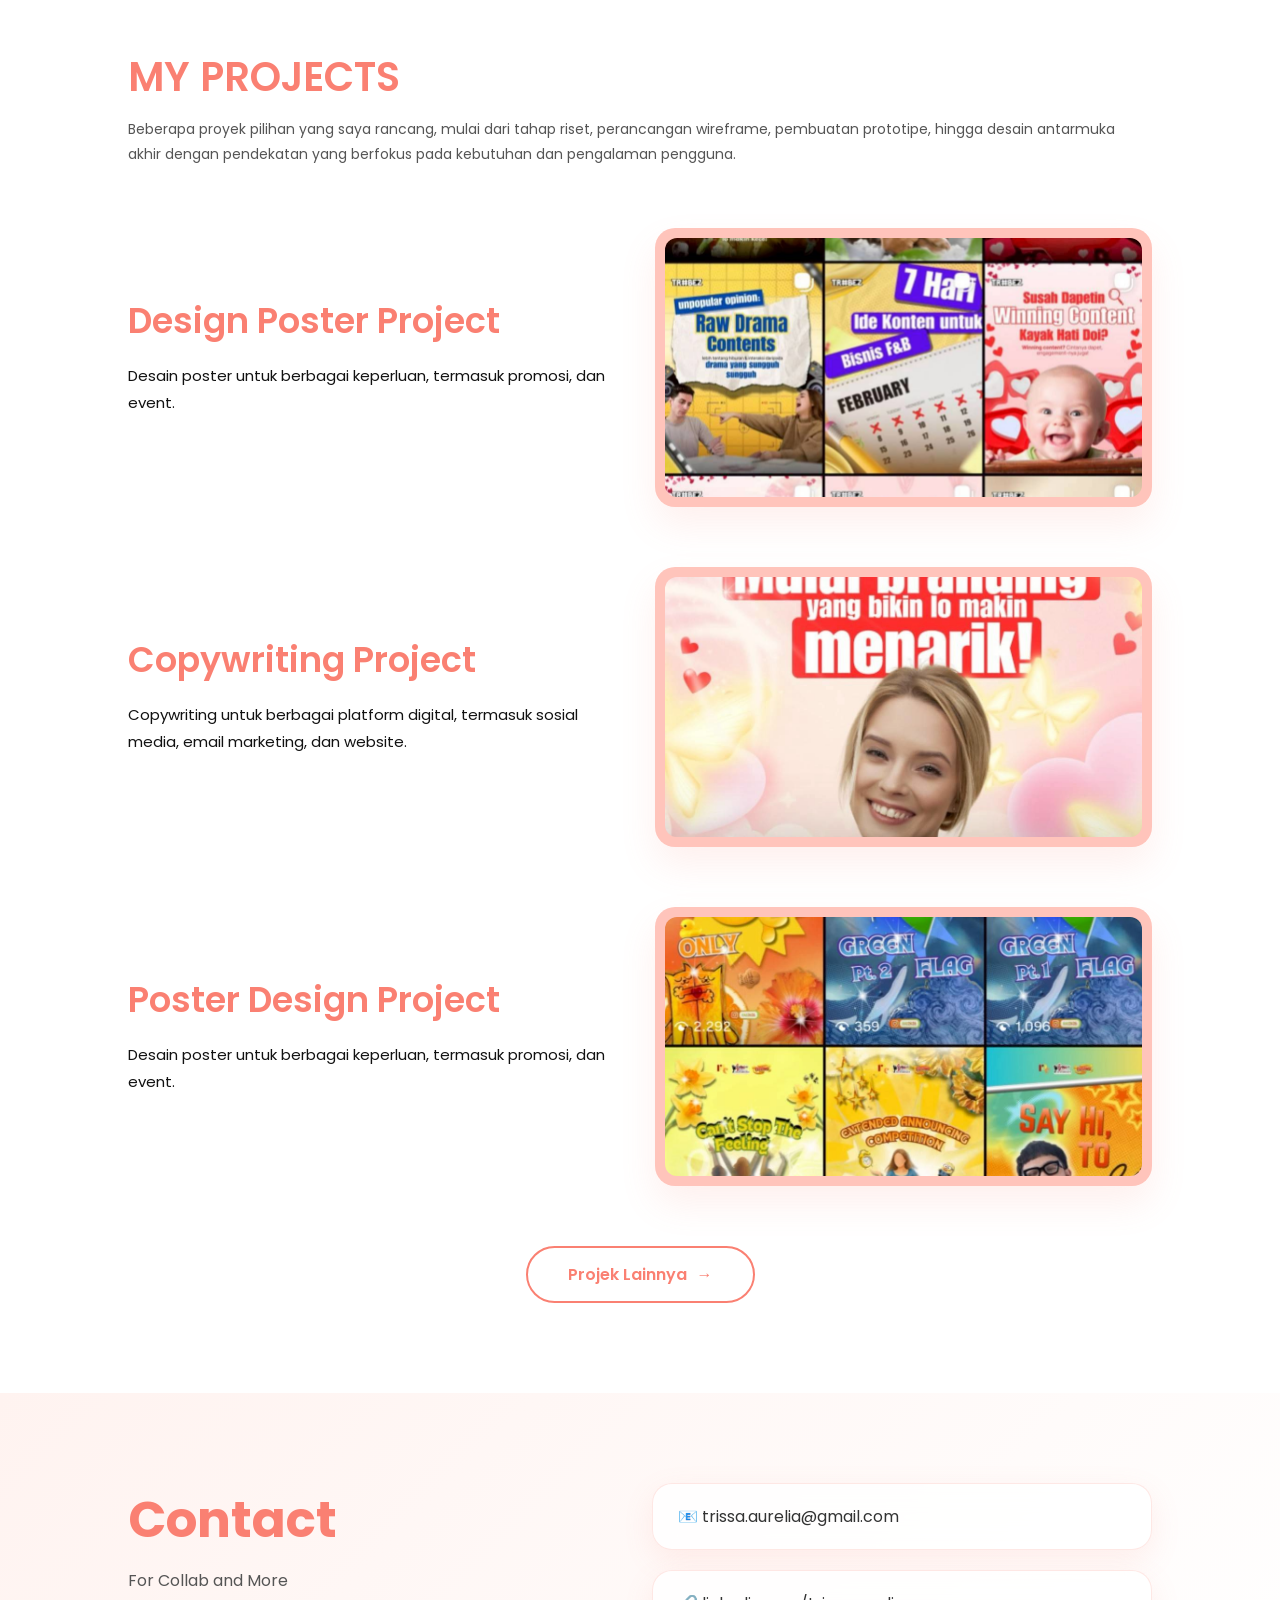
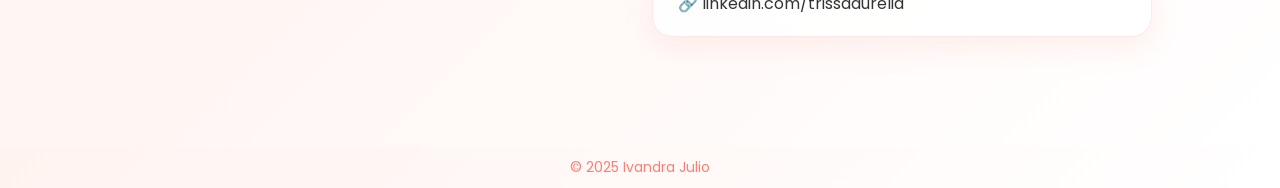
==== commit 7b9d7ea2: "Update portfolio" ====
--- a/index.html
+++ b/index.html
@@ -72,7 +72,7 @@
 
     <div class="project">
       <div class="project-text">
-        <h2 class="project-name">Desain Poster Project</h2>
+        <h2 class="project-name">Design Poster Project</h2>
         <p>
           Desain poster untuk berbagai keperluan, termasuk promosi, dan event.
         </p>
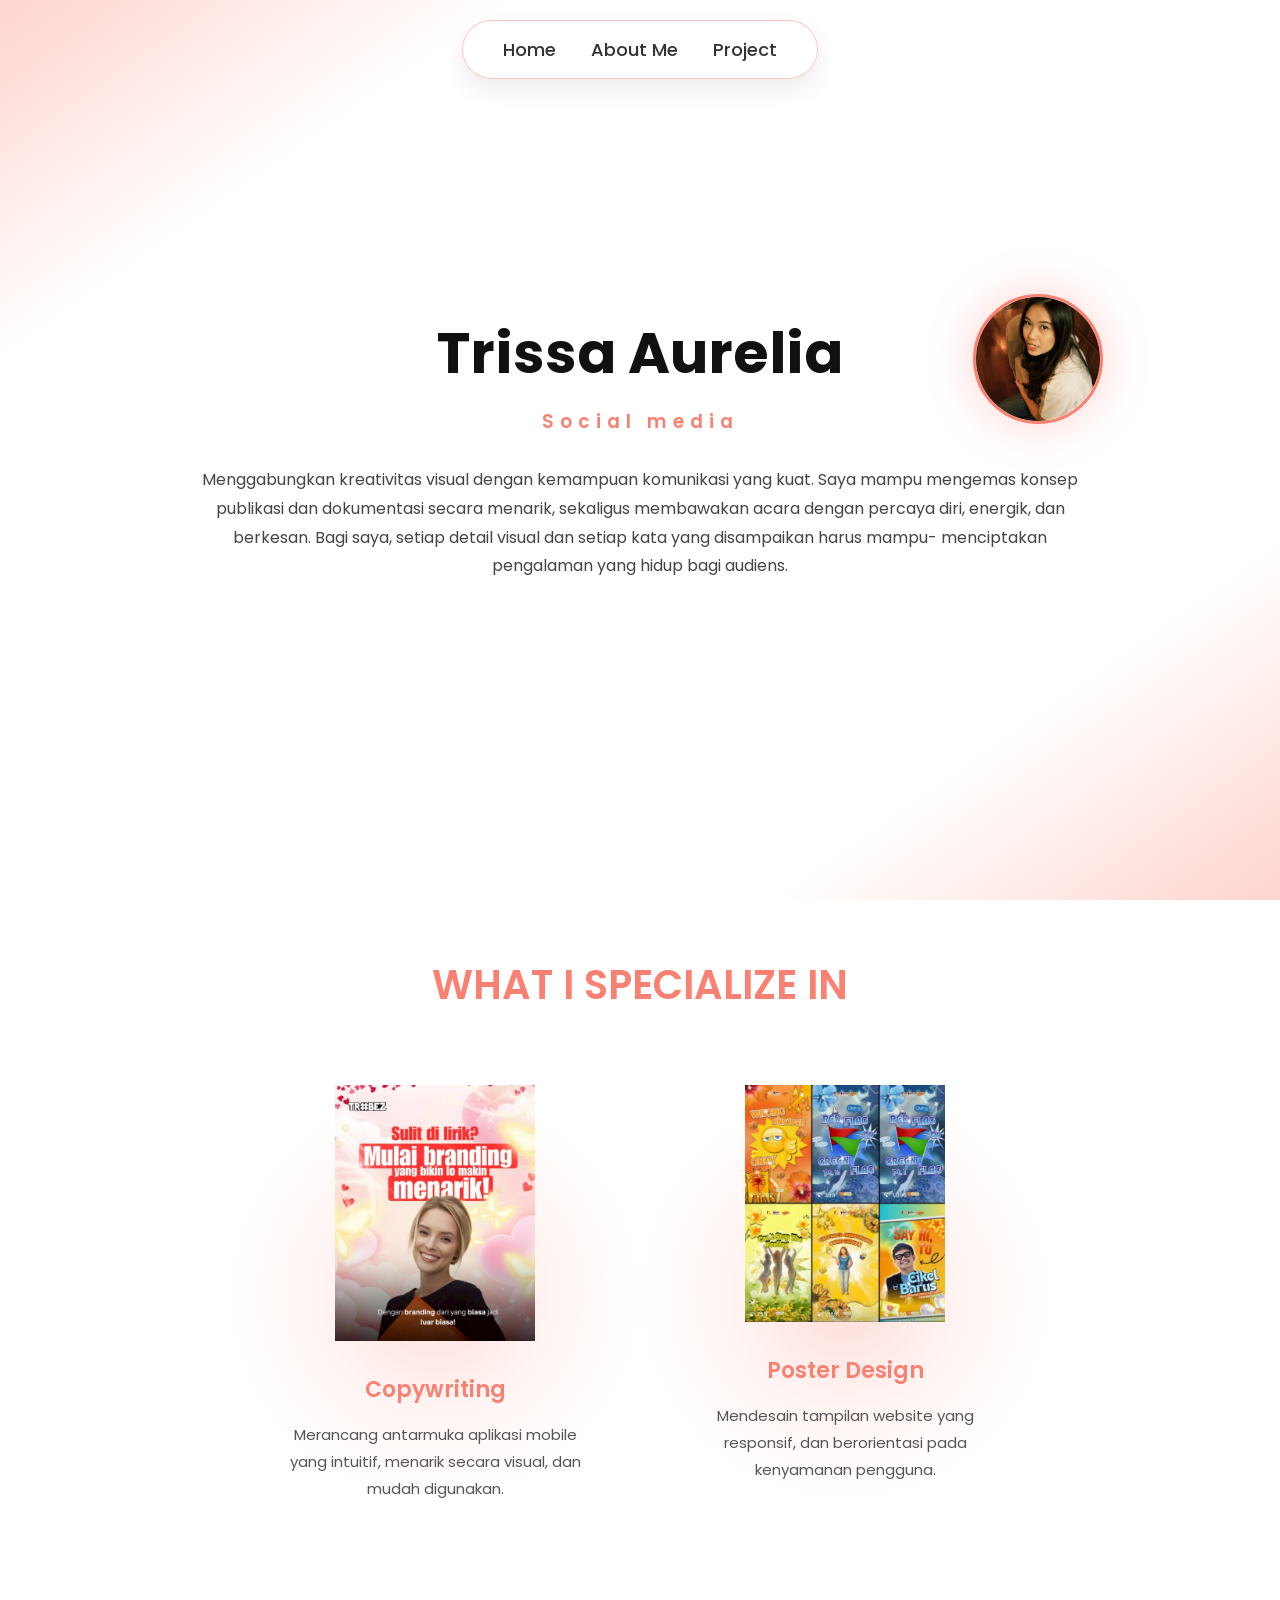
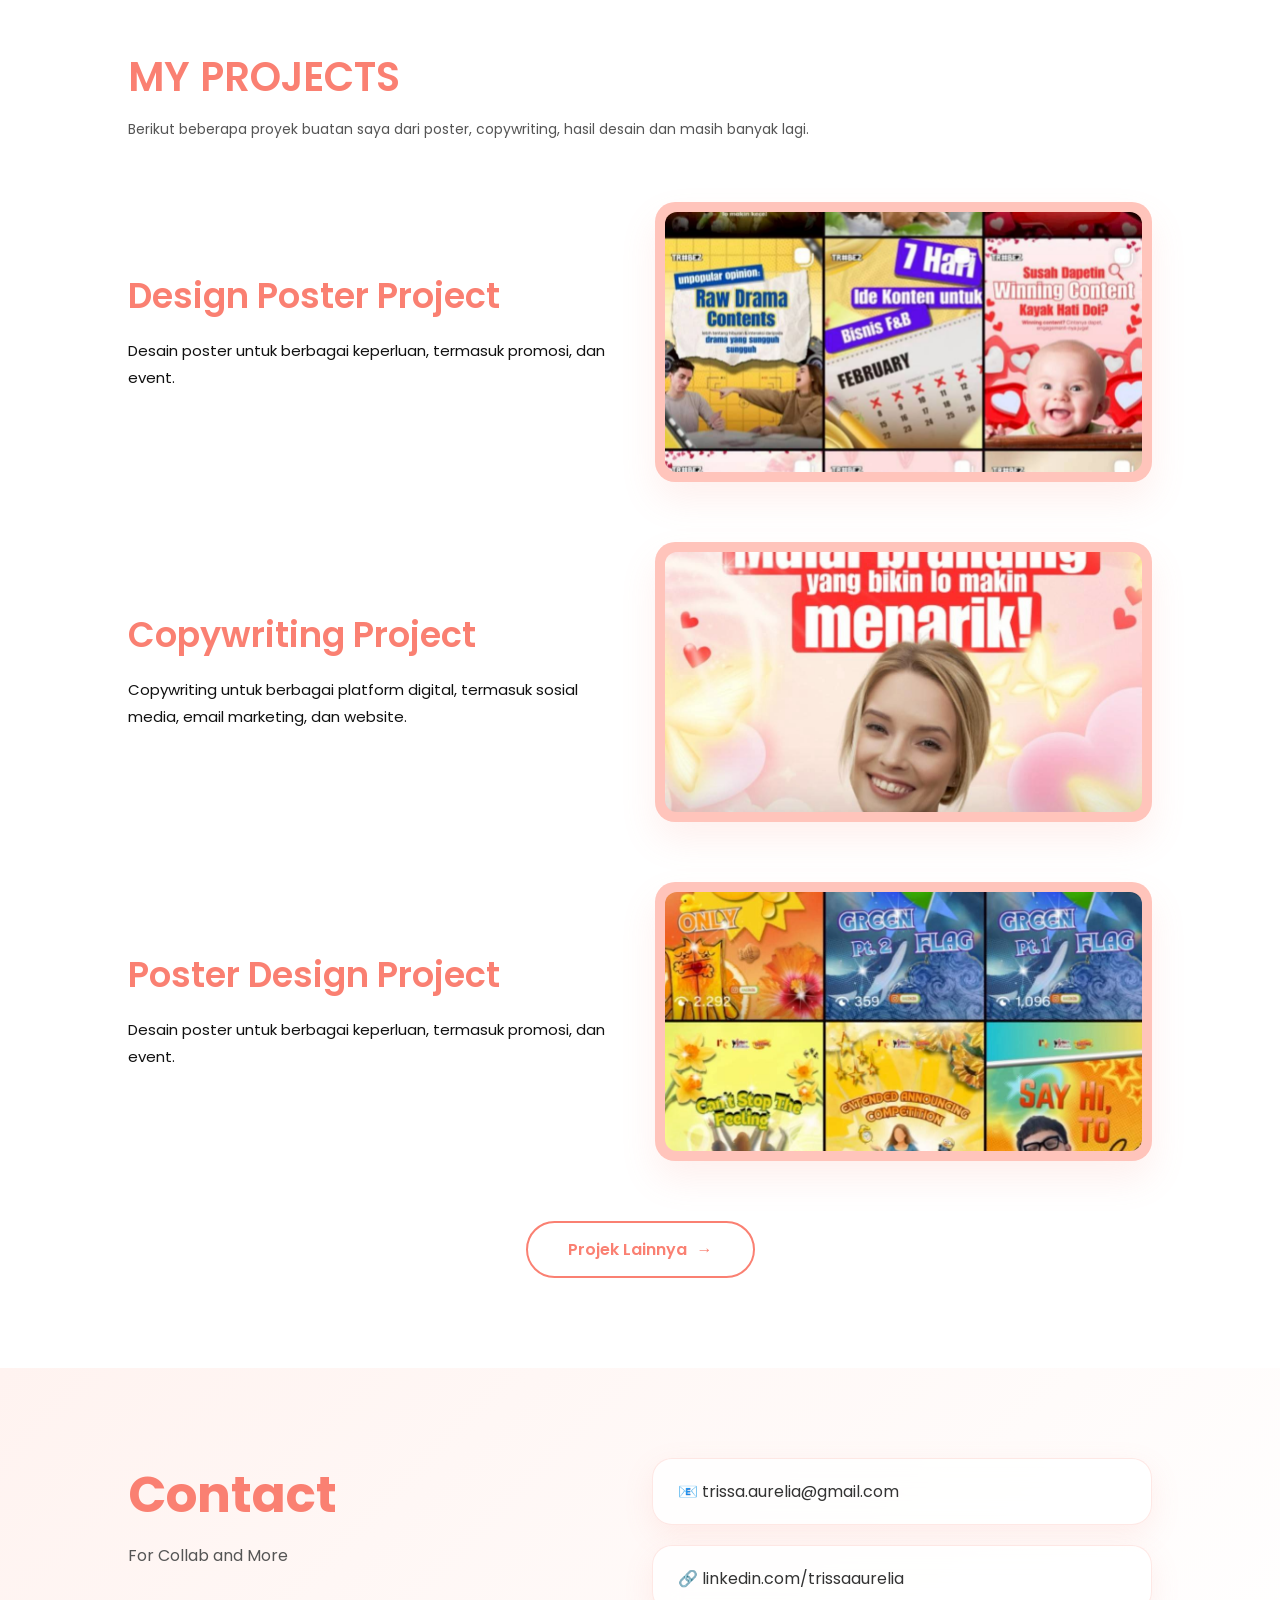
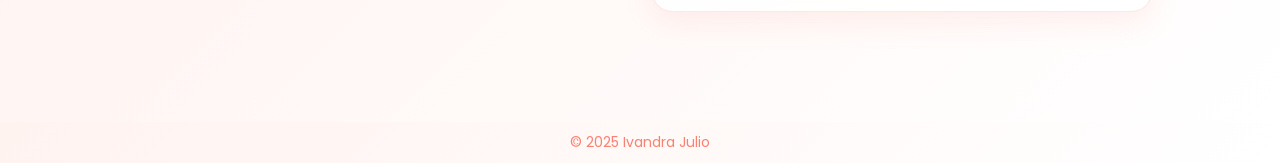
==== commit eca7ad29: "Update portfolio" ====
--- a/index.html
+++ b/index.html
@@ -66,8 +66,7 @@
   <section class="work" id="work">
     <h2 class="section-title">MY PROJECTS</h2>
     <p class="section-description">
-      Beberapa proyek pilihan yang saya rancang, mulai dari tahap riset, perancangan wireframe, pembuatan prototipe,
-      hingga desain antarmuka akhir dengan pendekatan yang berfokus pada kebutuhan dan pengalaman pengguna.
+      Berikut beberapa proyek buatan saya dari poster, copywriting, hasil desain dan masih banyak lagi.
     </p>
 
     <div class="project">
